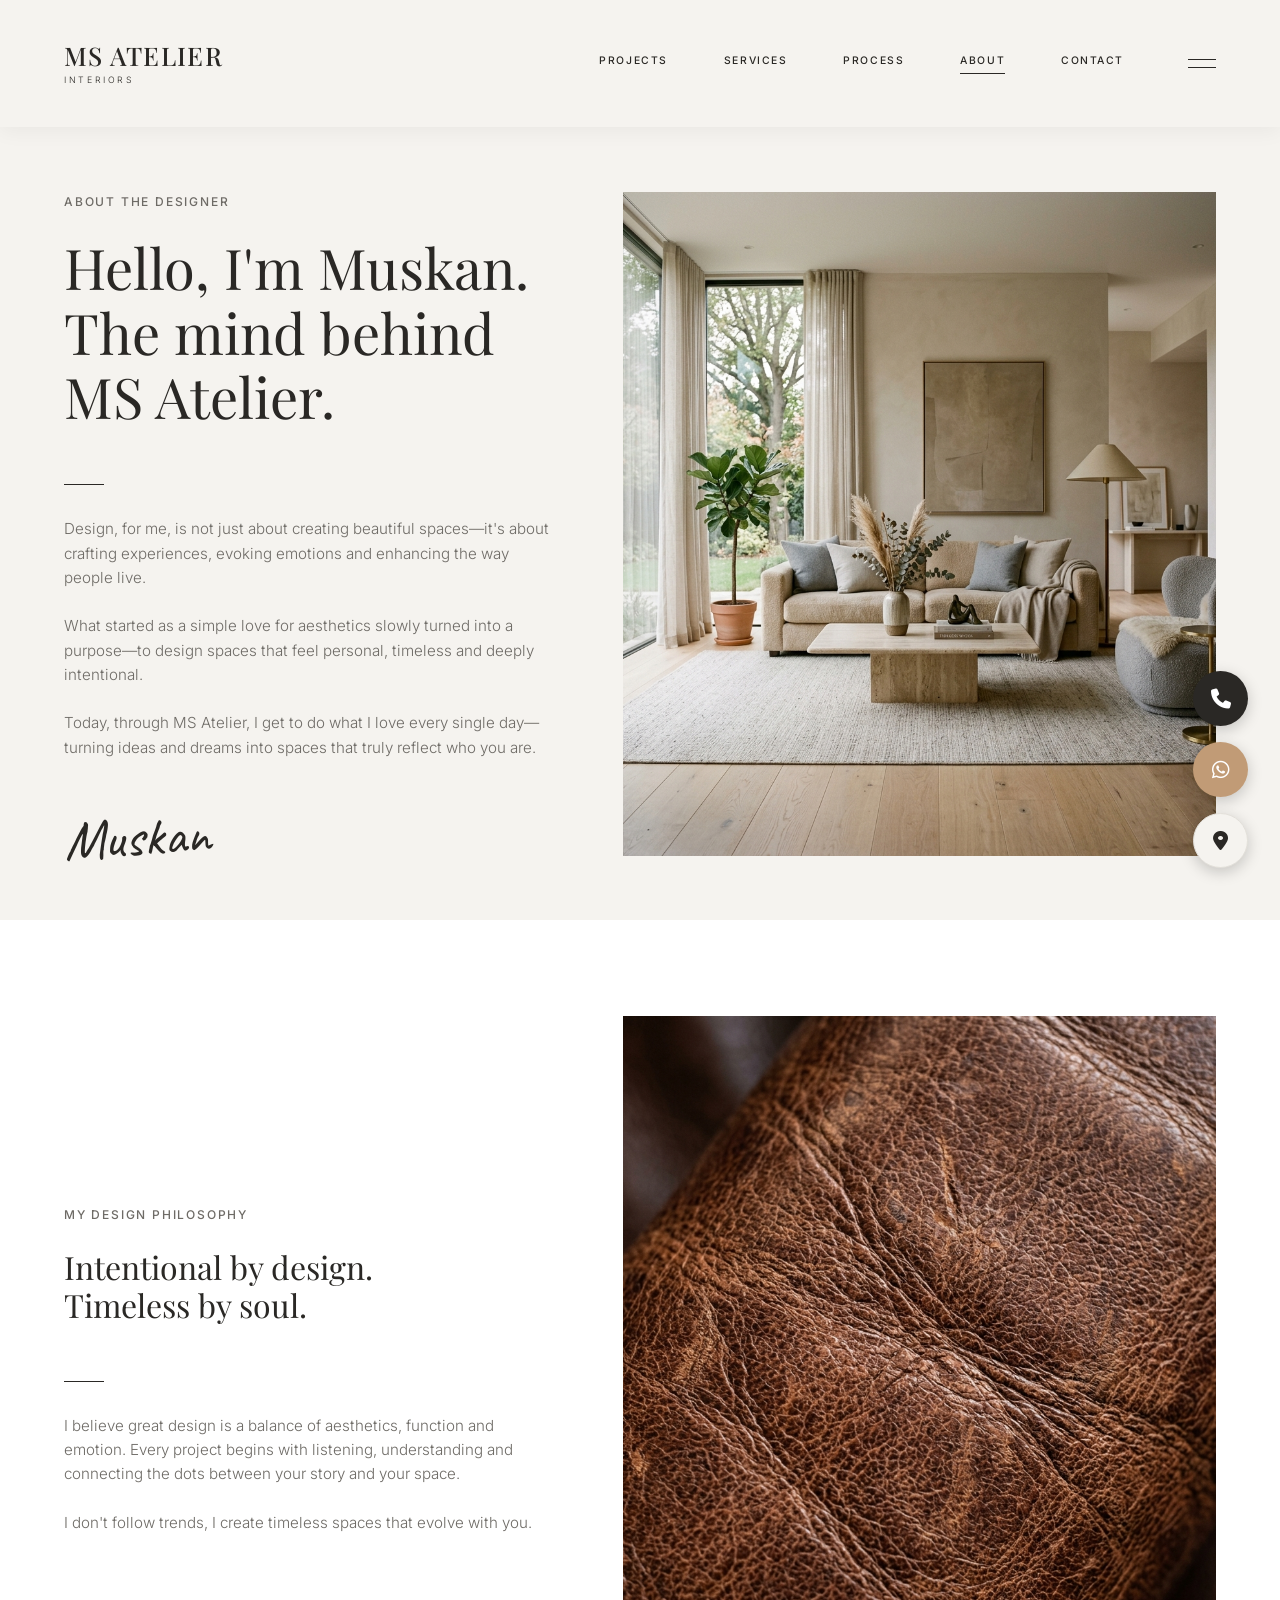
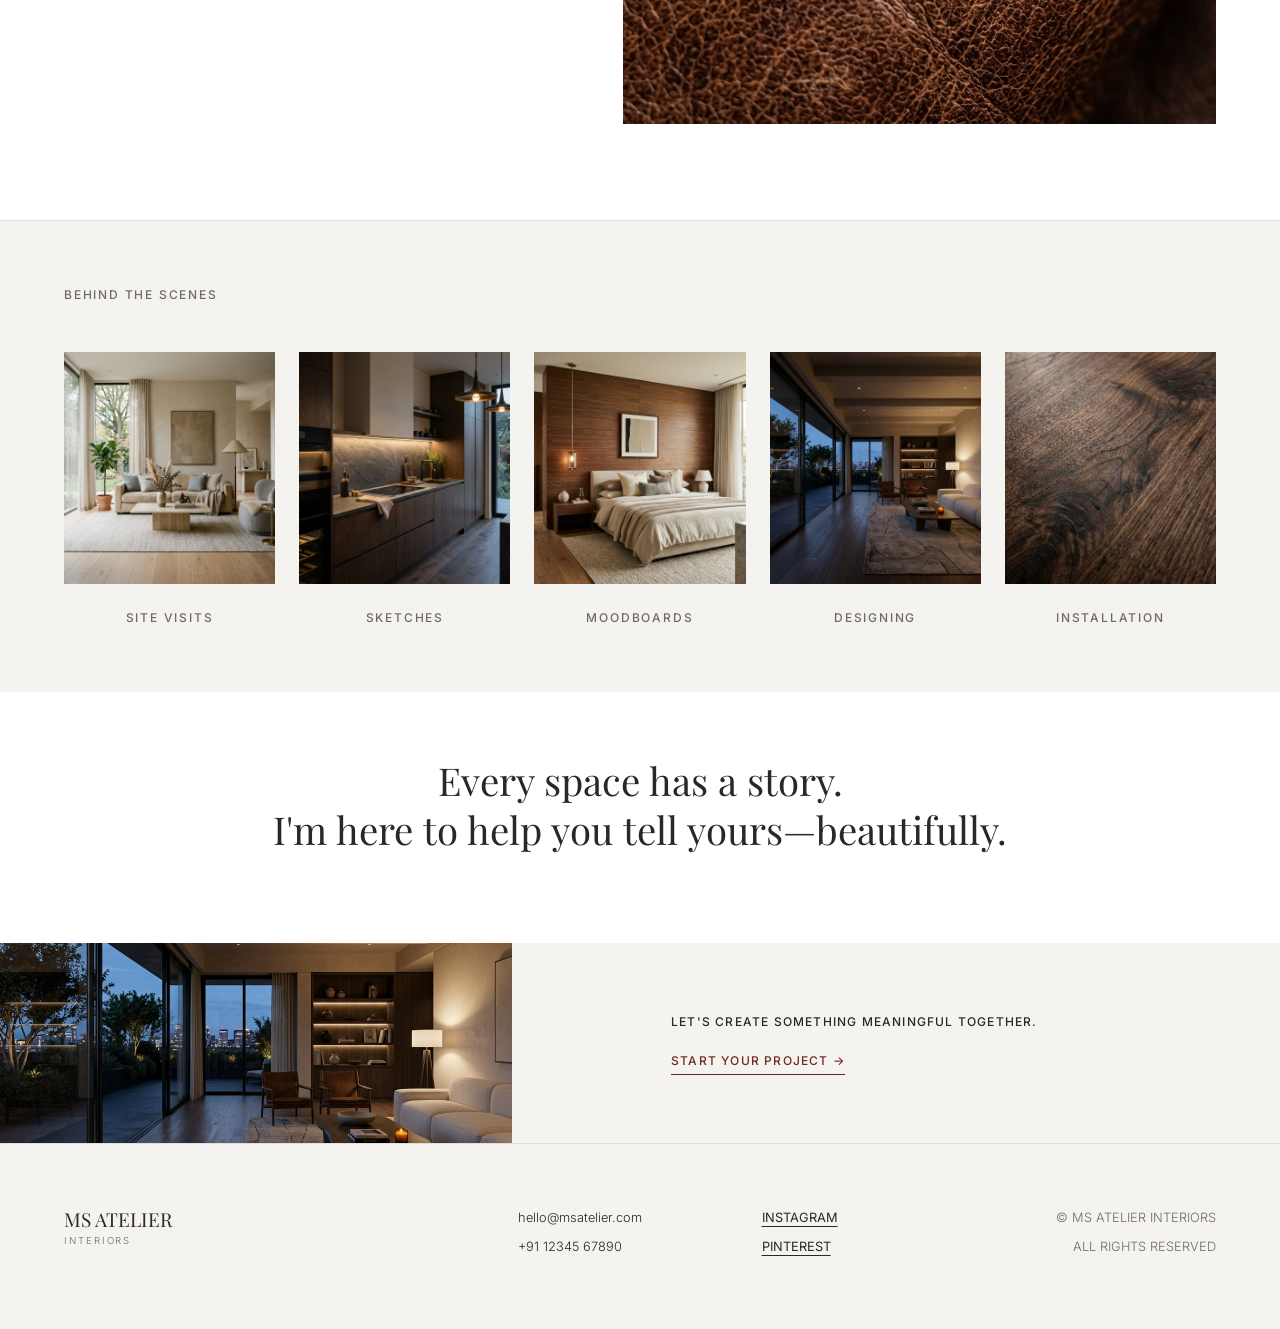
==== about.html @ eea1d8c7 "code updated" ====
<!DOCTYPE html>
<html lang="en">

<head>
    <meta charset="UTF-8">
    <meta name="viewport" content="width=device-width, initial-scale=1.0">
    <title>MS Atelier Interiors - About</title>

    <!-- Google Fonts -->
    <link rel="preconnect" href="https://fonts.googleapis.com">
    <link rel="preconnect" href="https://fonts.gstatic.com" crossorigin>
    <link
        href="https://fonts.googleapis.com/css2?family=Caveat:wght@400..700&family=Inter:wght@300;400;500;600&family=Playfair+Display:ital,wght@0,400;0,500;0,600;0,700;1,400&display=swap"
        rel="stylesheet">

    <!-- Stylesheet -->
    <link rel="stylesheet" href="style.css">
    <!-- Font Awesome for Icons -->
    <link rel="stylesheet" href="https://cdnjs.cloudflare.com/ajax/libs/font-awesome/6.4.0/css/all.min.css">
</head>

<body>

    <!-- Navigation -->
    <nav class="navbar dark-nav solid-nav">
        <div class="logo">
            <a href="index.html">
                <h2>MS ATELIER</h2>
                <p>INTERIORS</p>
            </a>
        </div>
        <div class="nav-links">
            <div class="sidebar-header">
                <div class="logo">
                    <a href="index.html">
                        <h2>MS ATELIER</h2>
                        <p>INTERIORS</p>
                    </a>
                </div>
                <button class="close-menu">&times;</button>
            </div>
            <a href="project.html">PROJECTS</a>
            <a href="services.html">SERVICES</a>
            <a href="process.html">PROCESS</a>
            <a href="about.html" class="active-link">ABOUT</a>
            <a href="contact.html">CONTACT</a>
        </div>
        <button class="hamburger-menu">
            <div class="line"></div>
            <div class="line"></div>
        </button>
    </nav>

    <!-- About the Designer -->
    <section class="about-hero"
        style="display: flex; min-height: 100vh; background-color: var(--bg-color); flex-wrap: wrap;">
        <div style="flex: 1; min-width: 300px; display: flex; justify-content: flex-end; padding: 12rem 5% 4rem 5%;">
            <div style="max-width: 600px; width: 100%; display: flex; flex-direction: column; justify-content: center;">
                <p class="section-subtitle">ABOUT THE DESIGNER</p>
                <h2 style="font-family: var(--font-heading); font-size: clamp(2rem, 5vw, 3.5rem); font-weight: 400; line-height: 1.15; margin-bottom: 1.5rem; color: var(--text-dark);">Hello, I'm Muskan.<br>The mind behind<br>MS Atelier.</h2>
                <div class="text-divider"
                    style="margin: 2rem 0; width: 40px; height: 1px; background-color: var(--text-dark);"></div>
                <p class="desc" style="margin-bottom: 1.5rem; max-width: none;">Design, for me, is not just about
                    creating beautiful spaces—it's about crafting experiences, evoking emotions and enhancing the way
                    people live.</p>
                <p class="desc" style="margin-bottom: 1.5rem; max-width: none;">What started as a simple love for
                    aesthetics slowly turned into a purpose—to design spaces that feel personal, timeless and deeply
                    intentional.</p>
                <p class="desc" style="margin-bottom: 2.5rem; max-width: none;">Today, through MS Atelier, I get to do
                    what I love every single day—turning ideas and dreams into spaces that truly reflect who you are.
                </p>
                <div class="signature"
                    style="font-family: 'Caveat', cursive; font-size: 3.5rem; color: var(--text-dark); line-height: 1; transform: rotate(-3deg);">
                    Muskan</div>
            </div>
        </div>
        <div
            style="flex: 1.2; min-width: 300px; display: flex; align-items: center; justify-content: center; padding: 12rem 5% 4rem 0;">
            <img src="assets/feat_1.jpg" alt="Muskan"
                style="width: 100%; max-width: 600px; aspect-ratio: 1/1; object-fit: cover;">
        </div>
    </section>

    <!-- My Design Philosophy -->
    <section class="about-philosophy"
        style="display: flex; min-height: 100vh; background-color: var(--white); flex-wrap: wrap;">
        <div style="flex: 1; min-width: 300px; display: flex; justify-content: flex-end; padding: 6rem 5% 6rem 5%;">
            <div style="max-width: 600px; width: 100%; display: flex; flex-direction: column; justify-content: center;">
                <p class="section-subtitle">MY DESIGN PHILOSOPHY</p>
                <h2>Intentional by design.<br>Timeless by soul.</h2>
                <div class="text-divider"
                    style="margin: 2rem 0; width: 40px; height: 1px; background-color: var(--text-dark);"></div>
                <p class="desc" style="margin-bottom: 1.5rem; max-width: none;">I believe great design is a balance of
                    aesthetics, function and emotion. Every project begins with listening, understanding and connecting
                    the dots between your story and your space.</p>
                <p class="desc" style="max-width: none;">I don't follow trends, I create timeless spaces that evolve
                    with you.</p>
            </div>
        </div>
        <div
            style="flex: 1.2; min-width: 300px; display: flex; align-items: center; justify-content: center; padding: 6rem 5% 6rem 0;">
            <img src="assets/mat_6.jpg" alt="Design Philosophy"
                style="width: 100%; max-width: 600px; aspect-ratio: 1/1; object-fit: cover;">
        </div>
    </section>

    <!-- Behind the Scenes -->
    <section class="about-bts section-padding"
        style="background-color: var(--bg-color); border-top: 1px solid var(--border-color);">
        <div class="container">
            <p class="section-subtitle">BEHIND THE SCENES</p>
            <div class="bts-carousel-container" style="margin-top: 3rem; overflow: hidden; position: relative;">
                <div class="carousel-track" id="btsTrack">
                    <div class="bts-item" style="text-align: center;">
                        <img src="assets/proc_1.jpg" alt="Site Visits"
                            style="aspect-ratio: 1/1.1; margin-bottom: 1.5rem; height: auto; pointer-events: none;">
                        <p class="section-subtitle" style="margin-bottom: 0;">SITE VISITS</p>
                    </div>
                    <div class="bts-item" style="text-align: center;">
                        <img src="assets/proc_2.jpg" alt="Sketches"
                            style="aspect-ratio: 1/1.1; margin-bottom: 1.5rem; height: auto; pointer-events: none;">
                        <p class="section-subtitle" style="margin-bottom: 0;">SKETCHES</p>
                    </div>
                    <div class="bts-item" style="text-align: center;">
                        <img src="assets/proc_3.jpg" alt="Moodboards"
                            style="aspect-ratio: 1/1.1; margin-bottom: 1.5rem; height: auto; pointer-events: none;">
                        <p class="section-subtitle" style="margin-bottom: 0;">MOODBOARDS</p>
                    </div>
                    <div class="bts-item" style="text-align: center;">
                        <img src="assets/proc_4.jpg" alt="Designing"
                            style="aspect-ratio: 1/1.1; margin-bottom: 1.5rem; height: auto; pointer-events: none;">
                        <p class="section-subtitle" style="margin-bottom: 0;">DESIGNING</p>
                    </div>
                    <div class="bts-item" style="text-align: center;">
                        <img src="assets/ig_5.jpg" alt="Installation"
                            style="aspect-ratio: 1/1.1; margin-bottom: 1.5rem; height: auto; pointer-events: none;">
                        <p class="section-subtitle" style="margin-bottom: 0;">INSTALLATION</p>
                    </div>
                </div>
            </div>
        </div>
    </section>

    <!-- Quote Section -->
    <section class="about-quote section-padding" style="background-color: var(--white);">
        <div class="container" style="text-align: center; max-width: 900px;">
            <h2
                style="font-size: clamp(2rem, 3vw, 3.5rem); line-height: 1.3; font-weight: 400; color: var(--text-dark);">
                Every space has a story.<br>I'm here to help you tell yours&mdash;beautifully.
            </h2>
        </div>
    </section>

    <!-- CTA -->
    <section class="cta-section" style="display: flex; flex-wrap: wrap; padding: 0; background-color: var(--bg-color);">
        <div style="flex: 1; min-width: 300px; height: 200px;">
            <img src="assets/hero_bg.jpg" alt="Vase interior" style="width: 100%; height: 100%; object-fit: cover;">
        </div>
        <div
            style="flex: 1; min-width: 300px; height: 200px; display: flex; align-items: center; justify-content: center; padding: 0 10%; background-color: var(--bg-color);">
            <div style="width: 100%; max-width: 450px;">
                <p class="section-subtitle"
                    style="letter-spacing: 0.1em; color: var(--text-dark); margin-bottom: 1rem;">LET'S CREATE SOMETHING
                    MEANINGFUL TOGETHER.</p>
                <a href="contact.html" class="link-arrow cta-red-link" style="margin-top: 0;">START YOUR PROJECT
                    &rarr;</a>
            </div>
        </div>
    </section>

    <!-- Footer -->
    <footer>
        <div class="container footer-layout">
            <div class="footer-logo">
                <a href="index.html">
                    <h2>MS ATELIER</h2>
                    <p>INTERIORS</p>
                </a>
            </div>
            <div class="footer-contact">
                <p>hello@msatelier.com</p>
                <p>+91 12345 67890</p>
            </div>
            <div class="footer-social">
                <a href="#">INSTAGRAM</a>
                <a href="#">PINTEREST</a>
            </div>
            <div class="footer-copy">
                <p>&copy; MS ATELIER INTERIORS</p>
                <p>ALL RIGHTS RESERVED</p>
            </div>
        </div>
    </footer>

    <!-- Scroll to Top Button -->
    <button class="scroll-to-top" id="scrollToTopBtn" aria-label="Scroll to top">
        &uarr;
    </button>

    <!-- Floating Action Buttons -->
    <div class="floating-actions">
        <!-- Call -->
        <a href="tel:+911234567890" class="fab-btn" title="Call Us">
            <i class="fa-solid fa-phone"></i>
        </a>
        <!-- WhatsApp -->
        <a href="https://wa.me/911234567890" class="fab-btn" title="WhatsApp Us" target="_blank">
            <i class="fa-brands fa-whatsapp"></i>
        </a>
        <!-- Direction -->
        <a href="https://maps.google.com/?q=Gomti+Nagar,Lucknow" class="fab-btn" title="Get Directions" target="_blank">
            <i class="fa-solid fa-location-dot"></i>
        </a>
    </div>

    <script src="script.js"></script>
</body>

</html>
---- style.css ----
/* =========================================
   CSS Variables & Reset
========================================= */
:root {
    /* Colors */
    --bg-color: #f5f3ef;
    /* Warm off-white */
    --text-dark: #2a2825;
    /* Dark charcoal/brown */
    --text-light: #6e6b66;
    /* Lighter warm gray */
    --accent-color: #c19b76;
    /* Accurate bronze/gold */
    --white: #ffffff;
    --border-color: #e2dfd9;

    /* Typography */
    --font-heading: 'Playfair Display', serif;
    --font-body: 'Inter', sans-serif;

    /* Spacing */
    --section-padding: 4rem 0;
    --container-padding: 0 5%;
}

* {
    margin: 0;
    padding: 0;
    box-sizing: border-box;
}

html {
    scroll-behavior: smooth;
}

body {
    background-color: var(--bg-color);
    color: var(--text-dark);
    font-family: var(--font-body);
    line-height: 1.6;
    overflow-x: hidden;
    -webkit-font-smoothing: antialiased;
}

/* =========================================
   Typography & Utilities
========================================= */
h1,
h2,
h3,
h4 {
    font-family: var(--font-heading);
    font-weight: 400;
    line-height: 1.2;
    color: var(--text-dark);
}

h1 {
    font-size: clamp(2.75rem, 4.5vw, 4.5rem);
}

h2 {
    font-size: clamp(2rem, 1.4vw, 4rem);
    margin-bottom: 1.5rem;
}

h3 {
    font-size: 1.25rem;
    margin-bottom: 0.5rem;
}

p {
    font-size: 0.95rem;
    color: var(--text-light);
    font-weight: 300;
}

a {
    text-decoration: none;
    color: inherit;
    transition: all 0.3s ease;
}

img {
    max-width: 100%;
    height: auto;
    display: block;
}

.container {
    max-width: 1600px;
    margin: 0 auto;
    padding: var(--container-padding);
}

.section-padding {
    padding: var(--section-padding);
}

.section-subtitle {
    font-size: 0.75rem;
    text-transform: uppercase;
    letter-spacing: 0.15em;
    color: var(--text-light);
    margin-bottom: 1.5rem;
    font-weight: 500;
}

.link-arrow {
    display: inline-block;
    font-size: 0.75rem;
    text-transform: uppercase;
    letter-spacing: 0.1em;
    font-weight: 500;
    margin-top: 2rem;
    border-bottom: 1px solid var(--text-dark);
    padding-bottom: 4px;
}

.link-arrow:hover {
    color: var(--accent-color);
    border-color: var(--accent-color);
}

.cta-red-link {
    color: #712825 !important;
    border-color: #712825 !important;
}

.cta-red-link:hover {
    color: var(--accent-color) !important;
    border-color: var(--accent-color) !important;
}

.mt-large {
    margin-top: 8rem;
}

img {
    width: 100%;
    height: 100%;
    object-fit: cover;
    display: block;
}

/* =========================================
   Buttons
========================================= */
.btn {
    display: inline-block;
    padding: 1rem 2rem;
    font-size: 0.75rem;
    text-transform: uppercase;
    letter-spacing: 0.1em;
    font-weight: 500;
    cursor: pointer;
    border: none;
    transition: all 0.3s ease;
}

.btn-primary {
    background-color: var(--accent-color);
    color: var(--white);
}

.btn-primary:hover {
    background-color: #8c7158;
}

.btn-outline {
    background-color: transparent;
    color: var(--white);
    border: 1px solid var(--white);
}

.btn-outline:hover {
    background-color: var(--white);
    color: var(--text-dark);
}

/* =========================================
   Navigation
========================================= */
.navbar {
    position: fixed;
    top: 0;
    left: 0;
    width: 100%;
    padding: 2.5rem 5%;
    display: flex;
    align-items: center;
    z-index: 1000;
    transition: background-color 0.4s ease, padding 0.4s ease;
}

.navbar.scrolled {
    background-color: rgba(245, 243, 239, 0.95);
    backdrop-filter: blur(10px);
    padding: 1.5rem 5%;
    box-shadow: 0 4px 20px rgba(0, 0, 0, 0.05);
}

.navbar.scrolled .nav-links a,
.navbar.scrolled .logo h2,
.navbar.scrolled .logo p,
.navbar.scrolled .nav-links a.active-link {
    color: var(--text-dark);
}

.navbar.scrolled .nav-links a.active-link {
    border-bottom-color: var(--text-dark);
}

.navbar.scrolled .hamburger-menu .line {
    background-color: var(--text-dark);
}

/* Persistent Solid Dark Navbar for specific pages */
.navbar.solid-nav {
    background-color: rgba(245, 243, 239, 0.95);
    backdrop-filter: blur(10px);
    box-shadow: 0 4px 20px rgba(0, 0, 0, 0.05);
}

.navbar.dark-nav .nav-links a,
.navbar.dark-nav .logo h2,
.navbar.dark-nav .logo p,
.navbar.dark-nav .nav-links a.active-link {
    color: var(--text-dark);
}

.navbar.dark-nav .nav-links a.active-link {
    border-bottom-color: var(--text-dark);
}

.navbar.dark-nav .hamburger-menu .line {
    background-color: var(--text-dark);
}

.logo {
    margin-right: auto;
}

.logo h2 {
    font-family: var(--font-heading);
    font-size: 1.6rem;
    font-weight: 500;
    letter-spacing: 0.05em;
    margin-bottom: 0;
    color: var(--white);
}

.logo p {
    font-family: var(--font-body);
    font-size: 0.55rem;
    letter-spacing: 0.3em;
    color: var(--white);
    margin-top: 2px;
}

.nav-links {
    display: flex;
    gap: 3.5rem;
    margin-right: 4rem;
}

.nav-links a {
    font-size: 0.65rem;
    text-transform: uppercase;
    letter-spacing: 0.15em;
    color: var(--white);
    font-weight: 500;
}

.nav-links a:hover {
    color: var(--accent-color);
}

.nav-links a.active-link {
    border-bottom: 1px solid var(--white);
    padding-bottom: 4px;
}

.hamburger-menu {
    display: flex;
    flex-direction: column;
    gap: 7px;
    background: none;
    border: none;
    cursor: pointer;
    z-index: 1001;
    padding: 0;
    -webkit-appearance: none;
    appearance: none;
    outline: none;
}

.hamburger-menu .line {
    width: 28px;
    height: 1px;
    background-color: var(--white);
    transition: all 0.3s ease;
}

/* =========================================
   Hero Section
========================================= */
.hero {
    position: relative;
    min-height: 100vh;
    display: flex;
    flex-direction: column;
    justify-content: center;
    padding: 8rem 5% 4rem 5%;
    color: var(--white);
}

.hero-bg {
    position: absolute;
    top: 0;
    left: 0;
    width: 100%;
    height: 100%;
    z-index: -1;
}

.hero-bg::after {
    content: '';
    position: absolute;
    top: 0;
    left: 0;
    width: 100%;
    height: 100%;
    background: linear-gradient(rgba(0, 0, 0, 0.4), rgba(0, 0, 0, 0.1));
}

.hero-content {
    max-width: 700px;
    width: 100%;
}

.hero-content h1 {
    color: var(--white);
    margin-bottom: 2rem;
    line-height: 1.15;
    font-size: clamp(2rem, 5vw, 3.5rem);
    font-weight: 400;
}

.hero-content h1 span {
    color: var(--accent-color);
    font-style: italic;
    font-weight: 400;
}

.text-divider {
    width: 15px;
    height: 1px;
    background-color: var(--accent-color);
    margin-bottom: 1.5rem;
}

.hero-content p {
    color: rgba(255, 255, 255, 0.9);
    font-size: 0.9rem;
    max-width: 480px;
    margin-bottom: 3.5rem;
    line-height: 1.7;
}

.hero-buttons {
    display: flex;
    gap: 1.5rem;
}

.scroll-indicator {
    display: flex;
    align-items: center;
    gap: 1rem;
    font-size: 0.65rem;
    letter-spacing: 0.15em;
    text-transform: uppercase;
    margin-top: 4rem;
    cursor: pointer;
    transition: opacity 0.3s ease;
}

.scroll-indicator:hover {
    opacity: 0.7;
}

.circle-icon {
    width: 36px;
    height: 36px;
    border: 1px solid rgba(255, 255, 255, 0.4);
    border-radius: 50%;
    display: flex;
    justify-content: center;
    align-items: center;
    font-size: 0.9rem;
    font-weight: 300;
}

/* =========================================
   Featured Project
========================================= */
.featured-project .container,
.process .container {
    display: flex;
    gap: 4rem;
    align-items: center;
}

.featured-header {
    flex: 0 0 35%;
}

.featured-header h2 {
    font-size: clamp(2rem, 1.4vw, 4rem);
    line-height: 1.1;
    margin-bottom: 2rem;
}

.featured-header .desc {
    max-width: 400px;
    margin-top: 1rem;
    font-size: 1.05rem;
}

.featured-carousel-container,
.process-carousel-container {
    flex: 1;
    overflow: hidden;
    position: relative;
    width: 100%;
}

.carousel-track {
    display: flex;
    gap: 1.5rem;
    will-change: transform;
    cursor: grab;
    user-select: none;
    -webkit-user-drag: none;
}

.carousel-track:active {
    cursor: grabbing;
}

.slide {
    flex-shrink: 0;
    aspect-ratio: 4 / 5;
}

.slide img {
    width: 100%;
    height: 100%;
    object-fit: cover;
    pointer-events: none;
    /* Prevents default image dragging */
}

/* =========================================
   Materials
========================================= */
.materials-layout {
    display: flex;
    gap: 4rem;
    align-items: flex-start;
    position: relative;
}

.materials-header {
    flex: 0 0 35%;
    position: sticky;
    top: 150px;
}

.materials-header h2 {
    font-size: clamp(2rem, 1.4vw, 4rem);
    line-height: 1.1;
    margin-bottom: 1.5rem;
}

.materials-header .desc {
    font-size: 1.05rem;
    color: var(--text-dark);
    max-width: 380px;
    margin-bottom: 2rem;
}

.materials-grid {
    flex: 1;
    display: grid;
    grid-template-columns: repeat(3, 1fr);
    gap: 4rem 1.5rem;
}

.material-item {
    text-align: center;
}

.material-item img {
    aspect-ratio: 4/5;
    margin-bottom: 0.75rem;
}

.material-item p {
    font-size: 0.75rem;
    text-transform: uppercase;
    letter-spacing: 0.1em;
    color: var(--text-dark);
    font-weight: 500;
}

/* =========================================
   Design Philosophy
========================================= */
.philosophy {
    padding-top: 8rem;
    padding-bottom: 2rem;
    /* Tight gap above Press */
}

.philosophy-layout {
    display: grid;
    grid-template-columns: 6fr 4fr 4fr;
    gap: 0;
    align-items: stretch;
}

.phil-img-1 {
    aspect-ratio: 16 / 9;
    overflow: hidden;
}

.phil-img-2 {
    overflow: hidden;
}

.phil-img-1 img,
.phil-img-2 img {
    width: 100%;
    height: 100%;
    object-fit: cover;
}

.phil-text {
    display: flex;
    flex-direction: column;
    justify-content: center;
    padding: 3rem 12%;
    background-color: var(--bg-color);
}

/* =========================================
   Press Features
========================================= */
.press-features {
    padding-top: 2rem;
    /* Tight gap below Philosophy */
    padding-bottom: 4rem;
}

.press-layout {
    display: flex;
    align-items: center;
    gap: 4rem;
}

.press-text-block {
    flex: 0 0 auto;
    display: flex;
    flex-direction: column;
    align-items: flex-start;
}

.press-text-block .section-subtitle {
    margin-bottom: 4rem;
    line-height: 1.6;
}

.press-text-block .link-arrow {
    margin-top: 0;
}

.press-carousel-container {
    flex: 1;
    overflow: hidden;
    position: relative;
    /* Optional edge masking for smooth fade out */
    mask-image: linear-gradient(to right, transparent, black 10%, black 90%, transparent);
    -webkit-mask-image: linear-gradient(to right, transparent, black 10%, black 90%, transparent);
}

.press-track {
    display: flex;
    align-items: center;
    gap: 4rem;
    cursor: grab;
    width: max-content;
}

.press-track:active {
    cursor: grabbing;
}

.press-track .logo-item {
    user-select: none;
    pointer-events: none;
    flex-shrink: 0;
}

.logo-item {
    color: #8c8a85;
    text-align: center;
}

.logo-elle {
    font-family: var(--font-heading);
    font-size: 1.8rem;
    line-height: 1;
}

.logo-elle span {
    display: block;
    font-family: var(--font-body);
    font-size: 0.7rem;
    letter-spacing: 0.3em;
    margin-top: 4px;
}

.logo-arch {
    font-family: var(--font-body);
    font-size: 1.2rem;
    font-weight: 400;
    letter-spacing: 0.1em;
}

.logo-arch span {
    display: block;
    font-size: 0.6rem;
    letter-spacing: 0.2em;
    margin-top: 2px;
}

.logo-living {
    font-family: var(--font-heading);
    font-size: 2rem;
}

.logo-living span {
    font-family: var(--font-heading);
    font-style: italic;
    font-size: 1.5rem;
    text-transform: lowercase;
}

.logo-ad {
    font-family: var(--font-heading);
    font-size: 2.5rem;
    letter-spacing: 0.05em;
}

.logo-anth {
    font-family: var(--font-heading);
    font-size: 1.2rem;
    text-transform: lowercase;
    line-height: 1.2;
}

.hide-desktop {
    display: none;
}

/* =========================================
   Instagram Feed
========================================= */
.instagram {
    padding-top: 1rem;
    /* Tight gap below logo slider */
    padding-bottom: 8rem;
}

.insta-layout {
    position: relative;
    padding-top: 3rem;
}

.link-underline {
    font-size: 0.75rem;
    font-weight: 500;
    text-transform: uppercase;
    letter-spacing: 0.1em;
    color: var(--text-dark);
    text-decoration: none;
    border-bottom: 1px solid var(--text-dark);
    padding-bottom: 2px;
    transition: opacity 0.3s ease;
}

.link-underline:hover {
    opacity: 0.7;
}

.insta-header {
    display: flex;
    justify-content: space-between;
    align-items: center;
    margin-bottom: 2rem;
    border-top: 1px solid var(--border-color);
    padding-top: 2rem;
}

.insta-grid {
    display: grid;
    grid-template-columns: repeat(5, 1fr);
    gap: 10px;
}

.insta-grid img {
    aspect-ratio: 1/1;
}

/* =========================================
   Behind the Design
========================================= */
.process-layout {
    display: flex;
    gap: 4rem;
}

.process-text {
    flex: 0 0 30%;
}

.process-text p {
    margin-top: 1.5rem;
}

.process-carousel-container {
    flex: 1;
    overflow: hidden;
    position: relative;
}

/* =========================================
   FAQs & Insights
========================================= */
.faq-insights {
    position: relative;
    padding-top: 4rem;
}

.split-layout {
    display: grid;
    grid-template-columns: 1fr 1fr;
    gap: 3rem;
}

.accordion-item {
    border-bottom: 1px solid var(--border-color);
}

.accordion-item:first-child {
    border-top: 1px solid var(--border-color);
}

.accordion-btn {
    width: 100%;
    text-align: left;
    padding: 2rem 0;
    background: none;
    border: none;
    font-family: var(--font-body);
    font-size: 0.9rem;
    font-weight: 400;
    color: var(--text-dark);
    cursor: pointer;
    display: flex;
    justify-content: space-between;
    align-items: center;
}

.accordion-btn span {
    font-size: 1.25rem;
    font-weight: 300;
    color: var(--text-light);
    transition: transform 0.3s ease;
}

.accordion-content {
    max-height: 0;
    overflow: hidden;
    transition: max-height 0.4s ease;
}

.accordion-content p {
    padding-bottom: 2rem;
}

.accordion-item.active .accordion-btn span {
    transform: rotate(45deg);
}

.accordion-item.active .accordion-content {
    max-height: 200px;
    /* arbitrary height for animation */
}

/* Insights */
.insights {
    border-left: 1px solid var(--border-color);
    padding-left: 3rem;
}

.insights-desc {
    font-size: 0.9rem;
    margin-bottom: 2rem;
    color: var(--text-light);
}

.insights-grid {
    display: grid;
    grid-template-columns: repeat(2, 1fr);
    gap: 1.5rem;
}

.insight-card img {
    aspect-ratio: 16/9;
    margin-bottom: 1.5rem;
    object-fit: cover;
    height: auto;
}

.insight-card h3 {
    font-size: 1.25rem;
    margin-bottom: 0.75rem;
    font-family: var(--font-heading);
    font-weight: 400;
}

.insight-card p {
    font-size: 0.75rem;
    color: var(--text-light);
    line-height: 1.5;
}

/* =========================================
   CTA Banner
========================================= */
.cta-section {
    position: relative;
    padding: 4rem 0;
    color: var(--white);
    display: flex;
    align-items: center;
}

.cta-bg {
    position: absolute;
    top: 0;
    left: 0;
    width: 100%;
    height: 100%;
    z-index: -1;
}

.cta-bg::after {
    content: '';
    position: absolute;
    top: 0;
    left: 0;
    width: 100%;
    height: 100%;
    background: rgba(42, 40, 37, 0.7);
    /* Dark overlay */
}

.cta-content {
    display: flex;
    justify-content: space-between;
    align-items: center;
    width: 100%;
}

.cta-content h2 {
    color: var(--white);
    margin-bottom: 0;
}

.cta-btn {
    border: 1px solid var(--accent-color);
}

/* =========================================
   Footer
========================================= */
footer {
    padding: 4rem 5%;
    border-top: 1px solid var(--border-color);
}

.footer-layout {
    display: grid;
    grid-template-columns: 2fr 1fr 1fr 1fr;
    gap: 2rem;
    align-items: start;
    padding: 0;
}

.footer-logo h2 {
    font-size: 1.2rem;
    margin-bottom: 2px;
}

.footer-logo p {
    font-size: 0.6rem;
    letter-spacing: 0.2em;
}

.footer-contact p,
.footer-social a,
.footer-copy p {
    font-size: 0.8rem;
    color: var(--text-dark);
    display: block;
    margin-bottom: 0.5rem;
}

.footer-social a {
    text-decoration: underline;
    text-underline-offset: 4px;
}

.footer-copy {
    text-align: right;
}

.footer-copy p {
    color: var(--text-light);
}

/* =========================================
   Responsive
========================================= */
@media (max-width: 1200px) {
    .materials-grid {
        grid-template-columns: repeat(2, 1fr);
    }

    .philosophy-layout {
        grid-template-columns: 1fr;
        gap: 0;
    }

    .phil-img-1,
    .phil-img-2 {
        display: block;
        aspect-ratio: 16/9;
    }

    .phil-text {
        padding: 4rem 10%;
    }

    .process-layout {
        flex-direction: column;
    }

    .process-steps {
        grid-template-columns: repeat(2, 1fr);
    }

    .split-layout {
        grid-template-columns: 1fr;
        gap: 4rem;
    }

    .insights {
        border-left: none;
        padding-left: 0;
        border-top: 1px solid var(--border-color);
        padding-top: 4rem;
    }
}

.sidebar-header {
    display: none;
}

@media (max-width: 768px) {
    .section-padding {
        padding: 3rem 0;
        /* 48px padding for mobile */
    }

    .hamburger-menu {
        display: flex;
    }



    .nav-links {
        display: flex;
        position: fixed;
        top: 0;
        left: 0;
        width: 100%;
        max-width: 350px;
        height: 100vh;
        background-color: var(--bg-color);
        flex-direction: column;
        justify-content: flex-start;
        align-items: center;
        gap: 2.5rem;
        z-index: 1000;
        transform: translateX(-100%);
        transition: transform 0.6s cubic-bezier(0.77, 0, 0.175, 1);
        box-shadow: 0 0 0 100vw rgba(20, 18, 16, 0); /* Invisible initially */
        padding: 2rem;
        padding-top: 2.5rem;
    }
    
    .sidebar-header {
        display: flex;
        justify-content: space-between;
        align-items: flex-start;
        width: 100%;
        margin-bottom: 2rem;
    }
    
    .sidebar-header .logo h2 {
        color: var(--text-dark);
        font-size: 1.4rem;
    }
    
    .sidebar-header .logo p {
        color: var(--text-dark);
        font-size: 0.5rem;
    }
    
    .close-menu {
        background: none;
        border: none;
        font-size: 2.5rem;
        color: var(--text-dark);
        cursor: pointer;
        line-height: 0.8;
        padding: 0;
    }

    .nav-links.active {
        transform: translateX(0);
        box-shadow: 0 0 0 100vw rgba(20, 18, 16, 0.7); /* Darkens the rest of screen */
    }

    .nav-links a {
        color: var(--text-dark);
        font-size: 1.25rem;
        letter-spacing: 0.15em;
        position: relative;
        text-transform: uppercase;
        font-weight: 400;
    }
    
    .nav-links a.active-link {
        border-bottom: none;
        color: var(--accent-color);
    }

    .hamburger-menu {
        transition: opacity 0.3s ease;
    }

    .hamburger-menu.active {
        opacity: 0;
        pointer-events: none;
    }

    .hero {
        padding-top: 7rem;
        padding-bottom: 4rem;
        justify-content: flex-start;
    }

    .hero-content {
        margin-top: 1rem;
    }

    .hero-buttons {
        flex-direction: column;
        gap: 1rem;
        width: 100%;
    }

    .hero-buttons .btn {
        width: 100%;
        text-align: center;
    }

    .scroll-indicator {
        position: relative;
        bottom: auto;
        left: auto;
        margin-top: 2rem;
        justify-content: flex-start;
    }

    .featured-project .container,
    .process .container {
        flex-direction: column;
    }

    .featured-images {
        width: 100%;
        aspect-ratio: 4/3;
    }

    .materials-layout {
        flex-direction: column;
        gap: 3rem;
    }

    .materials-header {
        position: relative;
        top: 0;
    }

    .materials-grid {
        grid-template-columns: repeat(2, 1fr);
        width: 100%;
    }

    .press-layout {
        flex-direction: column;
        text-align: center;
        gap: 3rem;
        border-bottom: none;
    }

    .press-text-block {
        align-items: center;
    }

    .press-carousel-container {
        width: 100%;
        mask-image: none;
        -webkit-mask-image: none;
    }

    .hide-desktop {
        display: inline-block;
        margin-top: 2rem;
    }

    .hide-mobile {
        display: none;
    }

    .insta-grid {
        grid-template-columns: repeat(2, 1fr);
    }

    .insta-grid img:last-child {
        display: none;
    }

    .process-steps {
        grid-template-columns: 1fr;
    }

    .insights-grid {
        grid-template-columns: 1fr;
    }

    .cta-content {
        flex-direction: column;
        text-align: center;
        gap: 2rem;
    }

    .footer-layout {
        grid-template-columns: 1fr;
        text-align: center;
        gap: 2rem;
    }

    .footer-copy {
        text-align: center;
    }
}

/* =========================================
   Scroll to Top
========================================= */
/* =========================================
   Services Page Styles
========================================= */
.services-list {
    display: flex;
    flex-direction: column;
}

.service-block {
    display: flex;
    flex-wrap: wrap;
    align-items: stretch;
    min-height: 500px;
}

.service-block.reverse {
    flex-direction: row-reverse;
}

.service-img {
    flex: 1;
    min-width: 300px;
}

.service-img img {
    width: 100%;
    height: 100%;
    object-fit: cover;
}

.service-text {
    flex: 1;
    min-width: 300px;
    padding: 6rem 8%;
    display: flex;
    flex-direction: column;
    justify-content: center;
    background-color: var(--white);
}

.service-block:nth-child(even) .service-text {
    background-color: var(--bg-color);
}

.service-number {
    font-family: var(--font-heading);
    font-size: 1.5rem;
    color: var(--accent-color);
    margin-bottom: 1rem;
    display: block;
}

.service-text h2 {
    font-size: 2.2rem;
    margin-bottom: 1.5rem;
}

.service-text p {
    color: var(--text-light);
    margin-bottom: 2rem;
    max-width: 400px;
}

@media (max-width: 768px) {
    .service-block, .service-block.reverse {
        flex-direction: column;
    }
    .service-text {
        padding: 4rem 5%;
    }
}

.cta-blended {
    background-image: url('assets/feat_3.jpg');
    background-size: cover;
    background-position: center;
    position: relative;
    min-height: 400px;
    display: flex;
    align-items: center;
}

.cta-blended::before {
    content: '';
    position: absolute;
    top: 0; left: 0; width: 100%; height: 100%;
    background: linear-gradient(to right, #242220 0%, #242220 45%, rgba(36,34,32,0) 100%);
    z-index: 1;
}

@media (max-width: 768px) {
    .cta-blended {
        align-items: flex-end;
    }
    .cta-blended::before {
        background: linear-gradient(to bottom, rgba(36,34,32,0) 0%, #242220 50%, #242220 100%);
    }
}

.cta-blended-content {
    position: relative;
    z-index: 2;
    padding: 4rem 6%;
    width: 100%;
    max-width: 600px;
}

.scroll-to-top {
    position: fixed;
    bottom: 2rem;
    left: 2rem;
    width: 45px;
    height: 45px;
    background-color: var(--accent-color);
    color: var(--white);
    border: none;
    border-radius: 50%;
    font-size: 1.2rem;
    cursor: pointer;
    display: flex;
    justify-content: center;
    align-items: center;
    opacity: 0;
    visibility: hidden;
    transition: all 0.3s ease;
    z-index: 999;
    box-shadow: 0 4px 10px rgba(0, 0, 0, 0.1);
}

.scroll-to-top.visible {
    opacity: 1;
    visibility: visible;
}

.scroll-to-top:hover {
    background-color: var(--text-dark);
}

/* =========================================
   PROJECT PAGE SPECIFIC STYLES
   ========================================= */

.project-hero {
    position: relative;
    min-height: 100vh;
    display: flex;
    flex-direction: column;
    justify-content: center;
    padding-top: 100px;
    background-color: var(--text-dark);
}

.project-hero-bg {
    position: absolute;
    top: 0;
    left: 0;
    width: 100%;
    height: 100%;
}

.project-hero-bg img {
    width: 100%;
    height: 100%;
    object-fit: cover;
}

.project-hero-overlay {
    position: absolute;
    top: 0;
    left: 0;
    width: 100%;
    height: 100%;
    background: linear-gradient(to right, rgba(20, 18, 16, 0.9) 0%, rgba(20, 18, 16, 0.7) 40%, rgba(20, 18, 16, 0) 100%);
}

.project-hero-content {
    position: relative;
    z-index: 2;
    max-width: 600px;
    padding-left: 5%;
    margin: 0;
}

.project-subtitle {
    color: var(--white);
    letter-spacing: 0.15em;
    font-size: 0.75rem;
    margin-bottom: 1rem;
    opacity: 0.8;
}

.project-title {
    font-family: var(--font-heading);
    font-size: clamp(2rem, 5vw, 3.5rem);
    color: var(--white);
    font-weight: 400;
    line-height: 1.15;
    margin-bottom: 0.5rem;
}

.project-location {
    font-family: var(--font-body);
    font-size: clamp(1.2rem, 2vw, 1.5rem);
    color: var(--white);
    font-weight: 300;
    margin-bottom: 2.5rem;
    opacity: 0.9;
}

.short-divider {
    width: 30px;
    height: 1px;
    background-color: var(--white);
    opacity: 0.5;
    margin-bottom: 1.5rem;
}

/* =========================================
   CONTACT PAGE STYLES
   ========================================= */

.contact-grid {
    display: grid;
    grid-template-columns: 1fr 1fr;
    gap: 4rem;
    position: relative;
    max-width: 1100px;
    margin: 0 auto;
}

/* Vertical divider */
.contact-grid::after {
    content: '';
    position: absolute;
    top: 0;
    left: 50%;
    transform: translateX(-50%);
    width: 1px;
    height: 100%;
    background-color: rgba(20, 18, 16, 0.1);
}

.contact-info {
    padding-right: 2rem;
}

.contact-item {
    display: flex;
    align-items: center;
    padding: 1.5rem 0;
    border-bottom: 1px solid rgba(20, 18, 16, 0.1);
}

.contact-item:first-of-type {
    padding-top: 0;
}

.contact-item:last-child {
    border-bottom: none;
}

.contact-icon {
    width: 45px;
    height: 45px;
    background-color: var(--text-dark);
    border-radius: 50%;
    display: flex;
    align-items: center;
    justify-content: center;
    margin-right: 1.5rem;
    flex-shrink: 0;
}

.contact-icon svg {
    width: 20px;
    height: 20px;
    fill: var(--white);
}

.contact-details h4 {
    font-size: 0.75rem;
    letter-spacing: 0.1em;
    text-transform: uppercase;
    color: var(--text-dark);
    margin-bottom: 0.35rem;
    font-weight: 500;
}

.contact-details p {
    font-size: 0.95rem;
    color: var(--text-dark);
    margin-bottom: 0;
    line-height: 1.5;
}

.contact-form-wrapper {
    padding-left: 2rem;
}

.contact-form input,
.contact-form select,
.contact-form textarea {
    width: 100%;
    background-color: rgba(20, 18, 16, 0.05);
    border: none;
    padding: 1.25rem 1.5rem;
    margin-bottom: 1rem;
    font-family: var(--font-body);
    font-size: 0.95rem;
    color: var(--text-dark);
}

.contact-form input::placeholder,
.contact-form textarea::placeholder {
    color: rgba(20, 18, 16, 0.6);
}

.contact-form input:focus,
.contact-form select:focus,
.contact-form textarea:focus {
    outline: 1px solid rgba(20, 18, 16, 0.3);
}

.contact-form .form-row {
    display: flex;
    gap: 1rem;
}

.contact-form .form-row input {
    flex: 1;
}

.custom-select {
    position: relative;
}

.custom-select::after {
    content: '▼';
    position: absolute;
    right: 1.5rem;
    top: 50%;
    transform: translateY(-50%);
    font-size: 0.7rem;
    pointer-events: none;
    color: rgba(20, 18, 16, 0.6);
}

.contact-form select {
    appearance: none;
    -webkit-appearance: none;
    color: rgba(20, 18, 16, 0.6);
}

.contact-form select:not(:invalid) {
    color: var(--text-dark);
}

.btn-submit {
    width: 100%;
    background-color: var(--text-dark);
    color: var(--white);
    border: none;
    padding: 1.25rem;
    font-size: 0.85rem;
    letter-spacing: 0.15em;
    text-transform: uppercase;
    cursor: pointer;
    font-family: var(--font-body);
    font-weight: 500;
    transition: background-color 0.3s ease;
    margin-top: 0.5rem;
}

.btn-submit:hover {
    background-color: var(--accent-color);
}

.form-footer-text {
    font-size: 0.85rem;
    color: rgba(20, 18, 16, 0.7);
    margin-top: 1rem;
}

@media (max-width: 992px) {
    .contact-grid {
        grid-template-columns: 1fr;
        gap: 4rem;
    }
    .contact-grid::after {
        display: none;
    }
    .contact-info, .contact-form-wrapper {
        padding: 0;
    }
}

@media (max-width: 768px) {
    .contact-form .form-row {
        flex-direction: column;
        gap: 0;
    }
}

.project-desc {
    color: var(--white);
    font-size: 1rem;
    line-height: 1.6;
    margin-bottom: 1.5rem;
    opacity: 0.9;
    max-width: 400px;
}

.view-all-link {
    display: inline-block;
    color: var(--white);
    font-size: 0.75rem;
    font-weight: 500;
    letter-spacing: 0.1em;
    text-transform: uppercase;
    border-bottom: 1px solid rgba(255, 255, 255, 0.5);
    padding-bottom: 5px;
    margin-top: 1rem;
    transition: var(--transition);
}

.view-all-link:hover {
    border-bottom-color: var(--white);
    opacity: 0.8;
}

/* Stats Bar */
.project-stats-bar {
    background-color: var(--bg-color);
    padding: 3rem 0;
    border-bottom: 1px solid var(--border-color);
}

.stats-grid {
    display: grid;
    grid-template-columns: repeat(5, 1fr);
    gap: 2rem;
    text-align: center;
}

.stat-item {
    display: flex;
    flex-direction: column;
    align-items: center;
}

.stat-icon {
    color: var(--accent-color);
    margin-bottom: 1rem;
}

.stat-icon svg {
    width: 24px;
    height: 24px;
}

.stat-label {
    font-size: 0.65rem;
    letter-spacing: 0.15em;
    color: var(--text-light);
    margin-bottom: 0.5rem;
    text-transform: uppercase;
}

.stat-value {
    font-size: 0.95rem;
    color: var(--text-dark);
    font-weight: 500;
}

@media (max-width: 992px) {
    .stats-grid {
        grid-template-columns: repeat(3, 1fr);
        row-gap: 3rem;
    }
}

@media (max-width: 768px) {
    .project-hero-overlay {
        background: linear-gradient(to right, rgba(20, 18, 16, 0.95) 0%, rgba(20, 18, 16, 0.85) 70%, rgba(20, 18, 16, 0.3) 100%);
    }
    
    .stats-grid {
        grid-template-columns: repeat(2, 1fr);
    }
}

@media (max-width: 480px) {
    .stats-grid {
        grid-template-columns: 1fr;
    }
}

.overview-layout {
    display: grid;
    grid-template-columns: 0.8fr 1.2fr;
    gap: 4rem;
    align-items: center;
}

@media (max-width: 992px) {
    .overview-layout {
        grid-template-columns: 1fr;
    }
}

/* Before & After Section */
.before-after-grid {
    display: grid;
    grid-template-columns: 1fr 1fr;
    gap: 4rem;
}

.ba-title {
    font-size: 0.75rem;
    letter-spacing: 0.15em;
    color: var(--accent-color);
    margin-bottom: 1.5rem;
    text-transform: uppercase;
}

.ba-images {
    display: grid;
    grid-template-columns: repeat(3, 1fr);
    gap: 1rem;
}

.ba-images img {
    width: 100%;
    aspect-ratio: 1 / 1;
    object-fit: cover;
    transition: var(--transition);
}

.ba-images img:hover {
    transform: scale(1.02);
}

@media (max-width: 992px) {
    .before-after-grid {
        grid-template-columns: 1fr;
        gap: 3rem;
    }
}

@media (max-width: 480px) {
    .ba-images {
        gap: 0.5rem;
    }
}

/* Design Approach Section */
.approach-grid {
    display: grid;
    grid-template-columns: 0.8fr 2.2fr;
    gap: 4rem;
    align-items: center;
}

.approach-text {
    padding-right: 2rem;
}

.approach-images {
    display: grid;
    grid-template-columns: repeat(3, 1fr);
    gap: 1.5rem;
}

.approach-images img {
    width: 100%;
    aspect-ratio: 1 / 1;
    object-fit: cover;
    transition: var(--transition);
}

.approach-images img:hover {
    transform: scale(1.02);
}

@media (max-width: 1024px) {
    .approach-grid {
        grid-template-columns: 1fr;
        gap: 3rem;
    }
    
    .approach-text {
        padding-right: 0;
        max-width: 600px;
    }
}

@media (max-width: 768px) {
    .approach-images {
        gap: 1rem;
    }
}

@media (max-width: 480px) {
    .approach-images {
        grid-template-columns: 1fr;
        gap: 1rem;
    }
}

/* Materials & Finishes Section */
.materials-grid {
    display: grid;
    grid-template-columns: repeat(6, 1fr);
    gap: 1.5rem;
}

.material-item {
    display: flex;
    flex-direction: column;
    align-items: center;
    text-align: center;
    height: 100%;
}

.material-item img {
    width: 100%;
    aspect-ratio: 1 / 1; /* Changed to 1/1 square as it looks better on mobile */
    object-fit: cover;
    border-radius: 6px;
    margin-bottom: auto; /* Pushes text to the bottom */
    box-shadow: 0 4px 15px rgba(0,0,0,0.05);
    transition: var(--transition);
}

.material-item img:hover {
    transform: translateY(-5px);
    box-shadow: 0 8px 20px rgba(0,0,0,0.1);
}

.material-item p {
    font-size: 0.75rem;
    color: var(--text-dark);
    font-weight: 500;
    margin: 0;
    margin-top: 1rem;
    letter-spacing: 0.1em;
    text-transform: uppercase;
    line-height: 1.4;
}

@media (max-width: 992px) {
    .materials-grid {
        grid-template-columns: repeat(3, 1fr);
        gap: 3rem 1.5rem;
    }
}

@media (max-width: 480px) {
    .materials-grid {
        grid-template-columns: repeat(2, 1fr);
        gap: 2.5rem 1rem;
    }
}

/* Project Specific CTA */
.project-cta-content {
    max-width: 45% !important;
}

.project-overview-img {
    width: 100%;
    height: 400px;
}

@media (max-width: 768px) {
    .project-cta-content {
        max-width: 100% !important;
    }
    .project-overview-img {
        height: 300px;
    }
}

@media (max-width: 480px) {
    .project-overview-img {
        height: 250px;
    }
}

/* Process Grid Section */
.process-grid {
    display: grid;
    grid-template-columns: repeat(5, 1fr);
    gap: 1.5rem;
}

.process-step {
    display: flex;
    flex-direction: column;
}

.step-header {
    display: flex;
    justify-content: space-between;
    align-items: flex-end;
    margin-bottom: 1.5rem;
}

.step-info {
    display: flex;
    flex-direction: column;
}

.step-num {
    font-family: var(--font-heading);
    font-size: 2.5rem;
    color: var(--accent-color);
    line-height: 1;
    margin-bottom: 0.25rem;
}

.step-title {
    font-size: 0.75rem;
    letter-spacing: 0.1em;
    color: var(--text-dark);
    margin: 0;
    font-weight: 500;
}

.step-arrow {
    color: var(--text-light);
    font-size: 1rem;
    margin-bottom: 2px;
}

.process-step img {
    width: 100%;
    aspect-ratio: 1 / 1;
    object-fit: cover;
    margin-bottom: 1.5rem;
    box-shadow: 0 4px 15px rgba(0,0,0,0.05);
}

.step-desc {
    font-size: 0.8rem;
    color: var(--text-dark);
    opacity: 0.85;
    line-height: 1.6;
    margin: 0;
}

@media (max-width: 1024px) {
    .process-grid {
        grid-template-columns: repeat(3, 1fr);
        gap: 3rem 2rem;
    }
    .step-arrow {
        display: none;
    }
}

@media (max-width: 768px) {
    .process-grid {
        grid-template-columns: repeat(2, 1fr);
        gap: 2.5rem 1.5rem;
    }
}

@media (max-width: 480px) {
    .process-grid {
        grid-template-columns: 1fr;
        gap: 2.5rem;
    }
}

/* =========================================
   CONTACT SPLIT SECTION
   ========================================= */

.contact-split-section {
    display: flex;
    flex-wrap: wrap;
    width: 100%;
}

.contact-split-left, .contact-split-right {
    flex: 1;
    min-width: 50%;
    position: relative;
    display: flex;
    align-items: center;
}

.contact-split-left {
    background-size: cover;
    background-position: center;
    padding: 3rem 5% 3rem 10%;
}

.contact-split-left::before {
    content: '';
    position: absolute;
    top: 0; left: 0; width: 100%; height: 100%;
    background: linear-gradient(to right, rgba(20, 18, 16, 0.85) 0%, rgba(20, 18, 16, 0.4) 100%);
    z-index: 1;
}

.contact-split-left-content {
    position: relative;
    z-index: 2;
    max-width: 500px;
}

.contact-split-right {
    background-color: var(--bg-color);
    background-image: 
        linear-gradient(to right, rgba(245, 243, 239, 1) 0%, rgba(245, 243, 239, 0.9) 50%, rgba(245, 243, 239, 0.3) 100%),
        url('assets/contact_materials.png');
    background-position: right center;
    background-repeat: no-repeat;
    background-size: 35%;
    padding: 3rem 5% 3rem 8%;
    justify-content: space-between;
}

.contact-split-right-content {
    max-width: 420px;
    position: relative;
    z-index: 2;
}

.check-list {
    list-style: none;
    padding: 0;
    margin: 1.5rem 0 2rem 0;
}

.check-list li {
    display: flex;
    align-items: center;
    margin-bottom: 0.75rem;
    font-size: 0.95rem;
    color: var(--text-dark);
    opacity: 0.85;
}

.check-list li svg {
    width: 18px;
    height: 18px;
    margin-right: 15px;
    fill: none;
    stroke: var(--text-dark);
    stroke-width: 1.5;
    stroke-linecap: round;
    stroke-linejoin: round;
    flex-shrink: 0;
}

@media (min-width: 1101px) {
    .contact-split-section {
        max-height: 400px;
        overflow: hidden;
    }
    .contact-split-left, .contact-split-right {
        height: 400px;
    }
}

@media (max-width: 1100px) {
    .contact-split-right {
        background-position: bottom right;
        background-size: 50%;
    }
}

/* =========================================
   MAP & CTA BANNER SECTION
   ========================================= */

.map-cta-section {
    display: flex;
    flex-wrap: wrap;
    width: 100%;
    height: 400px;
}

.map-container {
    flex: 1;
    min-width: 50%;
    height: 100%;
    position: relative;
    overflow: hidden;
}

.map-overlay {
    position: absolute;
    top: 0;
    left: 0;
    width: 100%;
    height: 100%;
    background-color: #cda87a;
    mix-blend-mode: color;
    pointer-events: none;
    z-index: 1;
    opacity: 0.5;
}

.map-overlay-light {
    position: absolute;
    top: 0;
    left: 0;
    width: 100%;
    height: 100%;
    background-color: rgba(245, 242, 238, 0.3);
    pointer-events: none;
    z-index: 2;
}

.map-container iframe {
    width: 100%;
    height: 100%;
    border: 0;
    filter: grayscale(100%) contrast(90%);
}

.cta-banner-right {
    flex: 1;
    min-width: 50%;
    height: 100%;
    background-image: url('assets/contact_cta_bg.png');
    background-size: cover;
    background-position: center;
    position: relative;
    display: flex;
    flex-direction: column;
    justify-content: center;
    padding: 4rem 10%;
}

.cta-banner-right::before {
    content: '';
    position: absolute;
    top: 0; left: 0; width: 100%; height: 100%;
    background: linear-gradient(to right, rgba(30, 25, 20, 0.85) 0%, rgba(30, 25, 20, 0.5) 100%);
    z-index: 1;
}

.cta-banner-content {
    position: relative;
    z-index: 2;
    max-width: 450px;
}

.cta-banner-content h2 {
    font-family: var(--font-heading);
    font-size: 2.2rem;
    font-weight: 400;
    color: var(--bg-color);
    line-height: 1.3;
    margin-bottom: 1rem;
}

.cta-banner-content p {
    color: rgba(245, 243, 239, 0.85);
    font-size: 0.95rem;
    margin-bottom: 2.5rem;
}

.btn-solid-sand {
    display: inline-block;
    background-color: #b6987c;
    color: var(--white);
    padding: 1.1rem 2.5rem;
    font-size: 0.75rem;
    letter-spacing: 0.15em;
    text-transform: uppercase;
    font-weight: 500;
    border: none;
    cursor: pointer;
    transition: background-color 0.3s ease;
    text-decoration: none;
}

.btn-solid-sand:hover {
    background-color: #9d8167;
}

@media (max-width: 992px) {
    .map-cta-section {
        height: auto;
    }
    .map-container, .cta-banner-right {
        min-width: 100%;
        height: 400px;
    }
}

/* =========================================
   FLOATING ACTION BUTTONS
   ========================================= */

.floating-actions {
    position: fixed;
    bottom: 2rem;
    right: 2rem;
    display: flex;
    flex-direction: column;
    gap: 1rem;
    z-index: 999;
}

.fab-btn {
    width: 55px;
    height: 55px;
    border-radius: 50%;
    background-color: var(--text-dark);
    display: flex;
    align-items: center;
    justify-content: center;
    box-shadow: 0 4px 15px rgba(0,0,0,0.2);
    transition: transform 0.3s ease, background-color 0.3s ease;
    cursor: pointer;
    text-decoration: none;
}

.fab-btn i {
    font-size: 1.25rem;
    color: var(--white);
}

.fab-btn:hover {
    transform: translateY(-5px);
    background-color: var(--accent-color);
}


/* Call Button - Dark Theme */
.floating-actions .fab-btn:nth-child(1) {
    background-color: var(--text-dark);
}
.floating-actions .fab-btn:nth-child(1) i {
    color: var(--white);
}
.floating-actions .fab-btn:nth-child(1):hover {
    background-color: var(--accent-color);
}

/* WhatsApp Button - Accent Theme */
.floating-actions .fab-btn:nth-child(2) {
    background-color: var(--accent-color);
}
.floating-actions .fab-btn:nth-child(2) i {
    color: var(--white);
}
.floating-actions .fab-btn:nth-child(2):hover {
    background-color: var(--text-dark);
}

/* Directions Button - Light Theme */
.floating-actions .fab-btn:nth-child(3) {
    background-color: var(--bg-color);
    border: 1px solid var(--border-color);
}
.floating-actions .fab-btn:nth-child(3) i {
    color: var(--text-dark);
}
.floating-actions .fab-btn:nth-child(3):hover {
    background-color: var(--text-dark);
    border-color: var(--text-dark);
}
.floating-actions .fab-btn:nth-child(3):hover i {
    color: var(--bg-color);
}

@media (max-width: 768px) {
    .floating-actions {
        bottom: 1.5rem;
        right: 1.5rem;
        gap: 0.75rem;
    }
    .fab-btn {
        width: 48px;
        height: 48px;
    }
    .fab-btn i {
        font-size: 1rem;
    }
}

@media (max-width: 768px) {
    .contact-split-left, .contact-split-right {
        min-width: 100%;
        padding: 5rem 5%;
    }
}
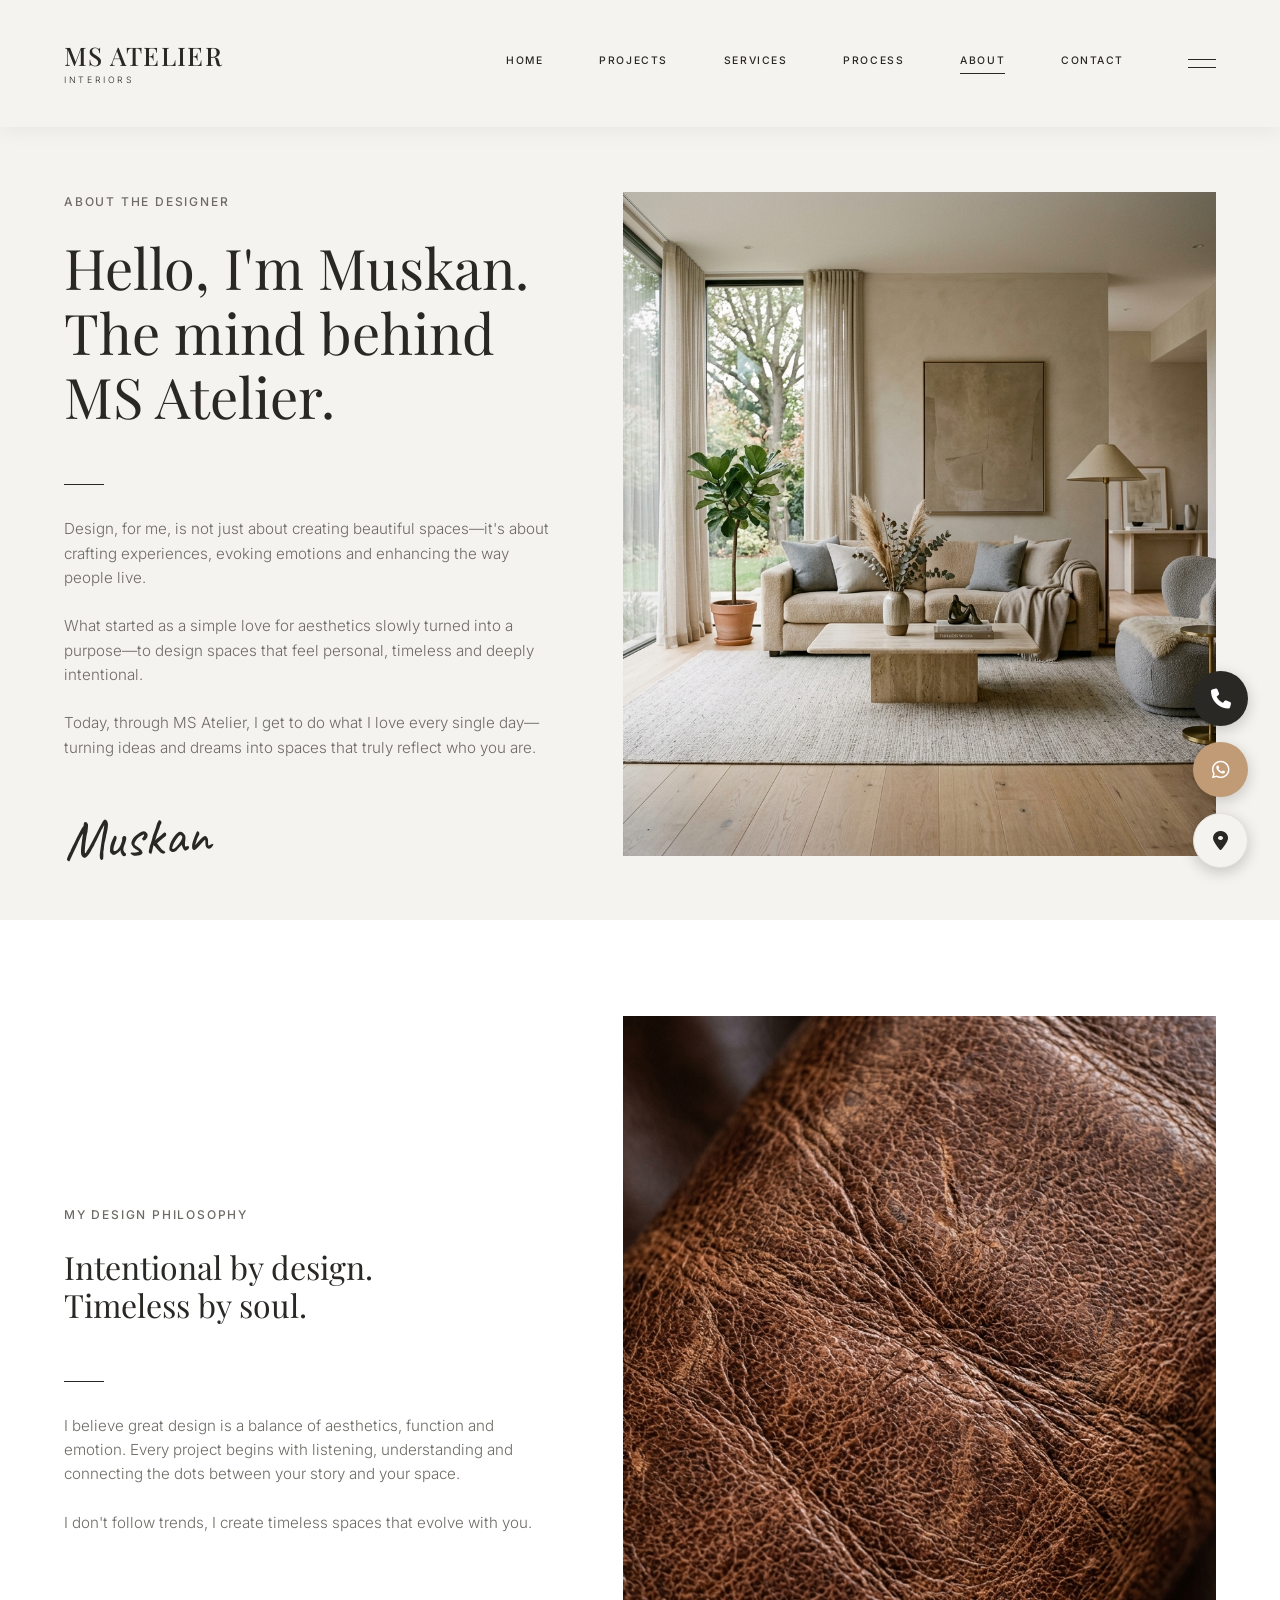
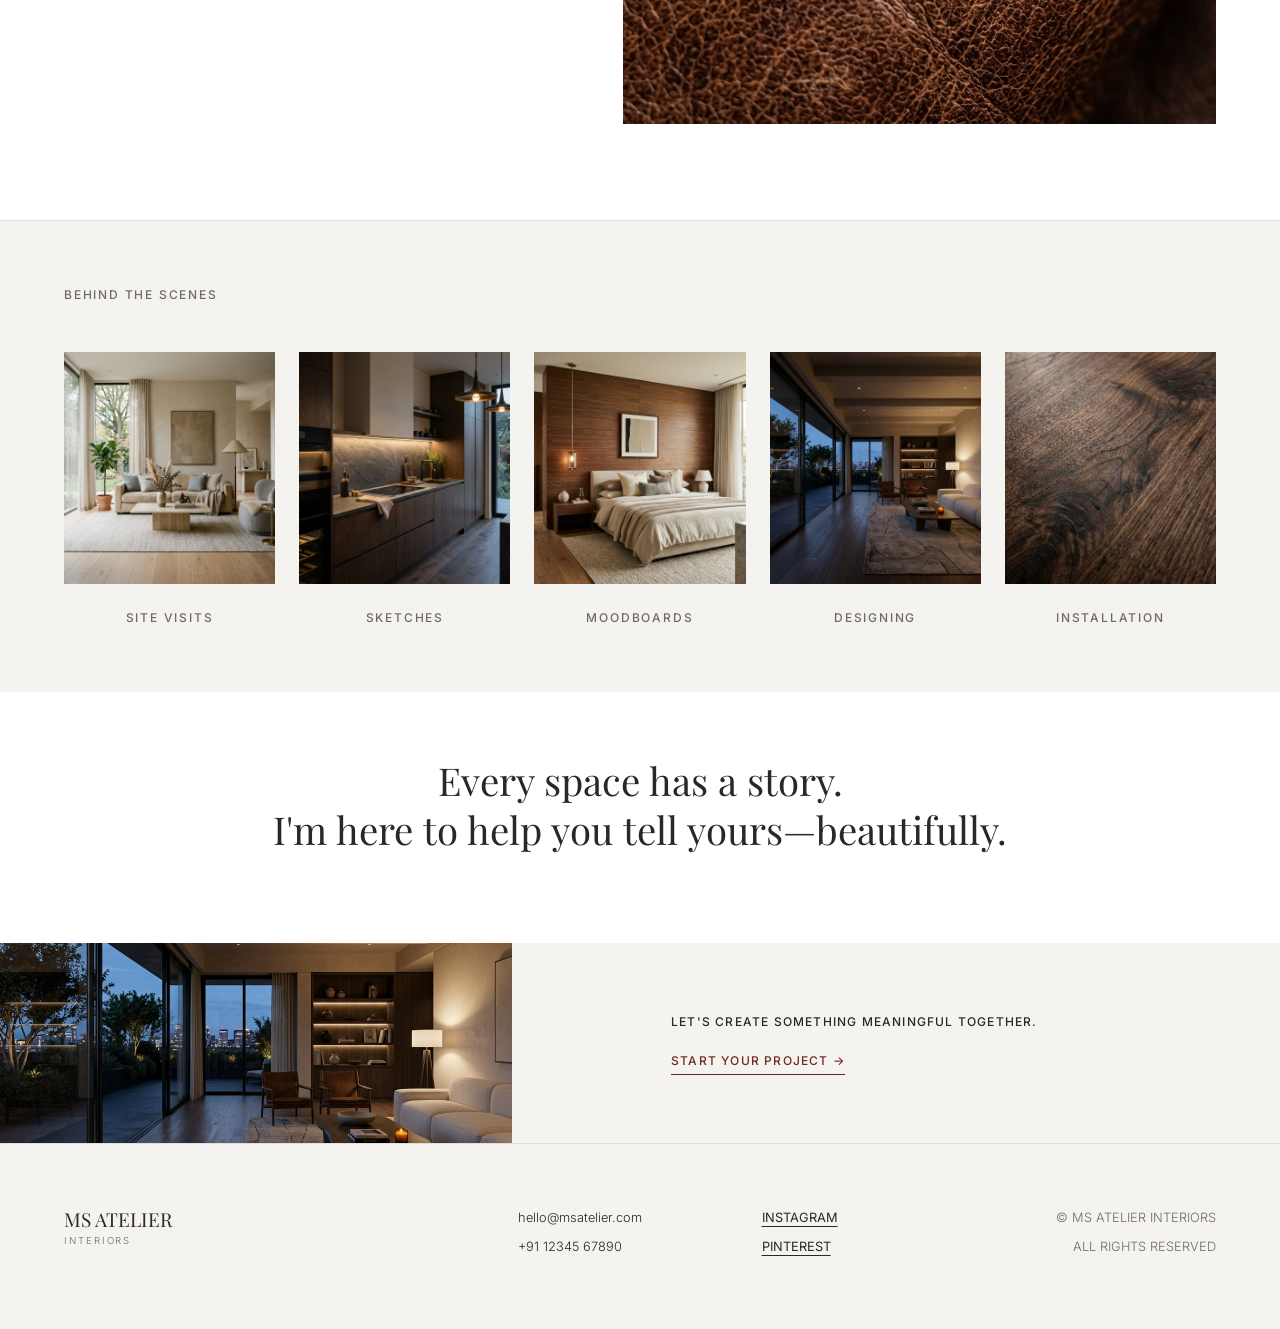
==== commit 7c09f4da: "code updated" ====
--- a/about.html
+++ b/about.html
@@ -39,6 +39,7 @@
                 </div>
                 <button class="close-menu">&times;</button>
             </div>
+            <a href="index.html">HOME</a>
             <a href="project.html">PROJECTS</a>
             <a href="services.html">SERVICES</a>
             <a href="process.html">PROCESS</a>
